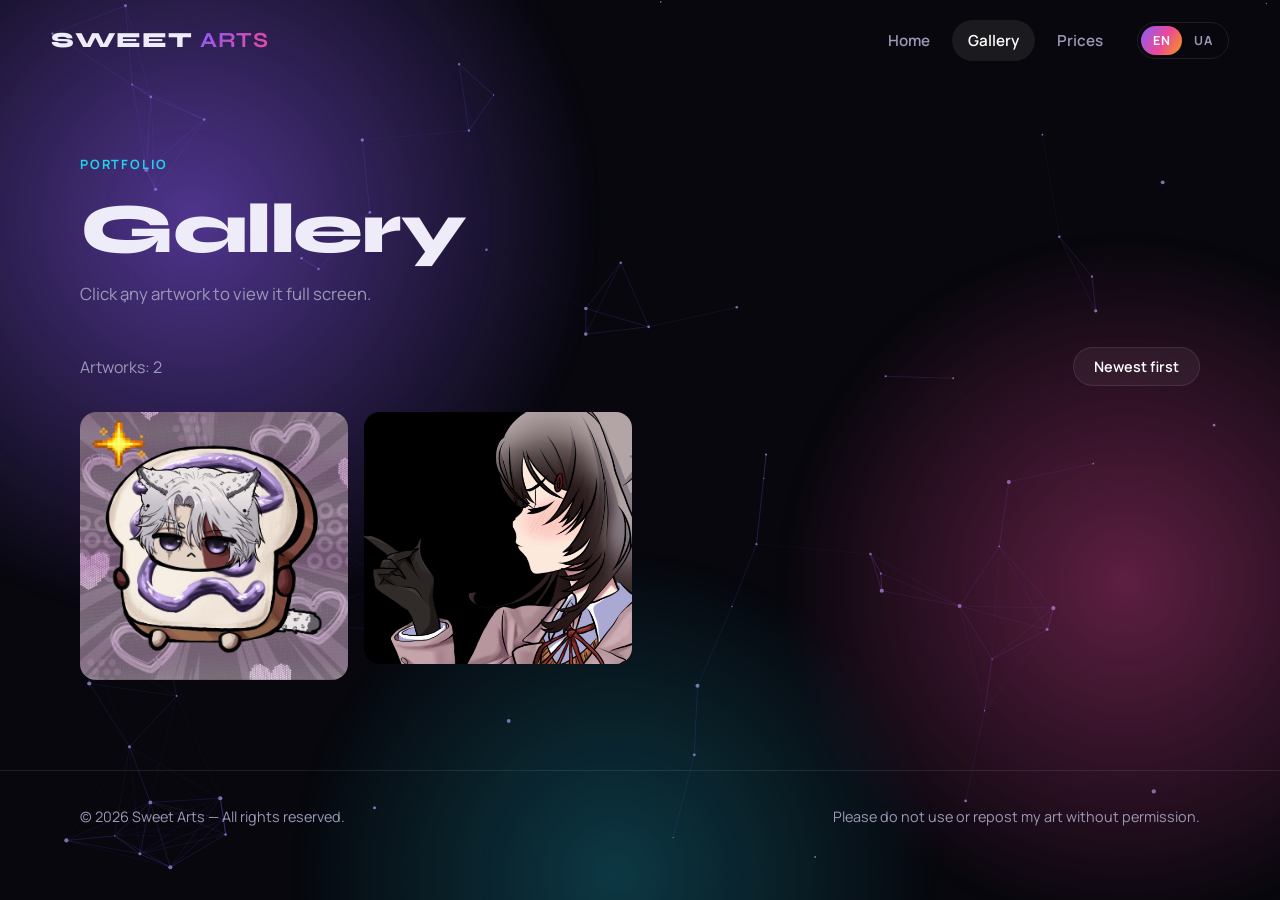
==== gallery.html @ 7200458a "Add files via upload" ====
<!DOCTYPE html>
<html lang="en">
<head>
<meta charset="utf-8">
<meta name="viewport" content="width=device-width,initial-scale=1">
<title>Gallery — Sweet Arts</title>
<meta name="theme-color" content="#07070d">
<link rel="icon" href="favicon.svg" type="image/svg+xml">
<link rel="preconnect" href="https://fonts.googleapis.com">
<link rel="preconnect" href="https://fonts.gstatic.com" crossorigin>
<link href="https://fonts.googleapis.com/css2?family=Manrope:wght@400;600;700&family=Syne:wght@700;800&display=swap" rel="stylesheet">
<link rel="stylesheet" href="css/style.css">
</head>
<body data-page="gallery">
<canvas id="bg"></canvas>
<div class="blobs"><i></i><i></i><i></i></div>
<div class="cursor" aria-hidden="true"></div>

<header class="nav" id="nav">
  <a class="logo" href="index.html">SWEET <b>ARTS</b></a>
  <nav class="menu" id="menu">
    <a href="index.html" data-nav="home" data-i18n="nav.home">Home</a>
    <a href="gallery.html" data-nav="gallery" data-i18n="nav.gallery">Gallery</a>
    <a href="prices.html" data-nav="prices" data-i18n="nav.prices">Prices</a>
    <div class="lang" role="group" aria-label="Language"><button data-lang="en">EN</button><button data-lang="uk">UA</button></div>
  </nav>
  <button class="burger" id="burger" aria-label="Menu"><span></span><span></span></button>
</header>

<main class="wrap">
  <div class="page-head">
    <span class="kicker" data-i18n="gal.kicker">Portfolio</span>
    <h1 style="font-size:clamp(2.4rem,6vw,4.4rem)" data-i18n="gal.title">Gallery</h1>
    <p data-i18n="gal.sub">Click any artwork to view it full screen.</p>
  </div>
  <div class="toolbar">
    <span class="muted" id="count"></span>
    <button class="pill" id="sort" type="button"></button>
  </div>
  <div id="status"></div>
  <div class="grid" id="grid"></div>
</main>

<div class="lb" id="lb" aria-hidden="true" role="dialog" aria-modal="true">
  <button class="lb-btn lb-close" data-act="close" data-i18n-title="gal.close">✕</button>
  <button class="lb-btn lb-fs" data-act="fs" data-i18n-title="gal.fs">⛶</button>
  <button class="lb-btn lb-prev" data-act="prev" data-i18n-title="gal.prev">‹</button>
  <button class="lb-btn lb-next" data-act="next" data-i18n-title="gal.next">›</button>
  <figure class="lb-fig">
    <img id="lbImg" alt="" draggable="false">
    <figcaption><span id="lbCap"></span><em id="lbNum"></em></figcaption>
  </figure>
</div>

<footer>
  <div class="wrap">
    <span>© <span data-year></span> Sweet Arts — <span data-i18n="foot.rights">All rights reserved.</span></span>
    <span data-i18n="foot.note"></span>
  </div>
</footer>

<script src="js/i18n.js"></script>
<script src="js/config.js"></script>
<script src="js/main.js"></script>
<script src="js/gallery.js"></script>
</body>
</html>
---- css/style.css ----
:root{
  --bg:#07070d;--bg2:#0e0e1a;--text:#eeecf8;--muted:#9c99b8;--line:rgba(255,255,255,.09);
  --a1:#8b5cf6;--a2:#ec4899;--a3:#22d3ee;--amber:#f59e0b;
  --grad:linear-gradient(120deg,var(--a1),var(--a2) 55%,var(--amber));
  --r:22px;--ff:'Manrope',system-ui,-apple-system,'Segoe UI',sans-serif;--fd:'Syne','Manrope',system-ui,sans-serif;
  --ease:cubic-bezier(.2,.7,.2,1);
}
*{box-sizing:border-box;margin:0;padding:0}
html{scroll-behavior:smooth;-webkit-text-size-adjust:100%;text-size-adjust:100%}
body{-webkit-tap-highlight-color:transparent}
body{background:var(--bg);color:var(--text);font-family:var(--ff);line-height:1.65;overflow-x:hidden;min-height:100vh;animation:pageIn .7s backwards}
body.leaving{opacity:0;transition:opacity .35s}
@keyframes pageIn{from{opacity:0}}
a{color:inherit}
img{max-width:100%}
.muted{color:var(--muted)}
.wrap{max-width:1200px;margin:0 auto;padding:0 clamp(18px,4vw,40px)}
::selection{background:var(--a2);color:#fff}
::-webkit-scrollbar{width:10px}::-webkit-scrollbar-track{background:var(--bg)}::-webkit-scrollbar-thumb{background:#2a2545;border-radius:10px}

/* background layers */
#bg{position:fixed;inset:0;width:100%;height:100%;z-index:-2;pointer-events:none}
.blobs{position:fixed;inset:0;z-index:-1;overflow:hidden;pointer-events:none;opacity:.55}
.blobs i{position:absolute;border-radius:50%;background:radial-gradient(circle,var(--c) 0%,transparent 65%);animation:drift 22s ease-in-out infinite alternate;will-change:transform}
.blobs i:nth-child(1){--c:var(--a1);width:70vw;height:70vw;left:-20vw;top:-18vw}
.blobs i:nth-child(2){--c:var(--a2);width:60vw;height:60vw;right:-18vw;top:22vh;animation-duration:28s;opacity:.7}
.blobs i:nth-child(3){--c:var(--a3);width:56vw;height:56vw;left:20vw;bottom:-26vw;animation-duration:32s;opacity:.45}
@keyframes drift{to{transform:translate(8vw,6vh) scale(1.15)}}

/* cursor */
.cursor{position:fixed;left:0;top:0;width:36px;height:36px;margin:-18px 0 0 -18px;border:1.5px solid rgba(255,255,255,.7);border-radius:50%;pointer-events:none;z-index:9999;mix-blend-mode:difference;opacity:0;transition:opacity .3s,width .25s,height .25s,margin .25s,background .25s}
.cursor.on{opacity:1}
.cursor.big{width:72px;height:72px;margin:-36px 0 0 -36px;background:rgba(255,255,255,.9)}

/* nav */
.nav{position:fixed;inset:0 0 auto 0;z-index:100;display:flex;align-items:center;justify-content:space-between;padding:20px clamp(18px,4vw,56px);transition:background .35s,padding .35s,border-color .35s;border-bottom:1px solid transparent}
.nav::before{content:'';position:absolute;inset:0;z-index:-1;background:rgba(7,7,13,.78);backdrop-filter:blur(14px);-webkit-backdrop-filter:blur(14px);border-bottom:1px solid var(--line);opacity:0;transition:opacity .35s}
.nav.scrolled{padding-block:12px}
.nav.scrolled::before{opacity:1}
.logo{font-family:var(--fd);font-weight:800;font-size:1.35rem;letter-spacing:.03em;text-decoration:none}
.logo b{background:var(--grad);background-size:200% 100%;-webkit-background-clip:text;background-clip:text;color:transparent;animation:shine 5s linear infinite}
@keyframes shine{to{background-position:200% 0}}
.menu{display:flex;align-items:center;gap:6px}
.menu>a{color:var(--muted);text-decoration:none;padding:8px 16px;border-radius:99px;font-weight:600;font-size:.95rem;transition:.25s}
.menu>a:hover,.menu>a.active{color:#fff;background:rgba(255,255,255,.08)}
.lang{display:flex;border:1px solid var(--line);border-radius:99px;padding:3px;margin-left:12px}
.lang button{background:none;border:0;color:var(--muted);font:700 .78rem var(--ff);letter-spacing:.06em;padding:6px 12px;border-radius:99px;cursor:pointer;transition:.25s}
.lang button.active{background:var(--grad);color:#fff}
.burger{display:none;background:none;border:0;width:42px;height:42px;cursor:pointer;position:relative}
.burger span{position:absolute;left:10px;right:10px;height:2px;background:#fff;border-radius:2px;transition:.3s}
.burger span:first-child{top:16px}.burger span:last-child{top:25px}
.menu-open .burger span:first-child{top:20px;transform:rotate(45deg)}
.menu-open .burger span:last-child{top:20px;transform:rotate(-45deg)}

/* buttons */
.btn{display:inline-flex;align-items:center;gap:10px;padding:14px 28px;border-radius:99px;font:700 .98rem var(--ff);text-decoration:none;border:1px solid transparent;cursor:pointer;position:relative;overflow:hidden;transition:transform .25s var(--ease),box-shadow .3s}
.btn.primary{background:var(--grad);color:#fff;box-shadow:0 10px 40px -10px rgba(236,72,153,.7)}
.btn.primary::after{content:'';position:absolute;top:0;left:-80%;width:50%;height:100%;background:linear-gradient(100deg,transparent,rgba(255,255,255,.45),transparent);transform:skewX(-20deg);transition:left .7s}
.btn.primary:hover::after{left:140%}
.btn.ghost{border-color:rgba(255,255,255,.22);color:#fff;background:rgba(255,255,255,.03)}
.btn.ghost:hover{background:rgba(255,255,255,.1)}
.btn:hover{transform:translateY(-3px)}

/* hero */
.hero{min-height:100vh;display:grid;grid-template-columns:1.1fr .9fr;gap:40px;align-items:center;padding-top:110px;padding-bottom:50px}
.kicker{display:inline-block;font-size:.8rem;font-weight:700;letter-spacing:.14em;text-transform:uppercase;color:var(--a3);margin-bottom:18px}
h1{font-family:var(--fd);font-weight:800;font-size:clamp(2.3rem,5.2vw,4.6rem);line-height:1.03;letter-spacing:-.02em}
.line{display:block;overflow:hidden;padding-bottom:.08em}
.line>span{display:block;animation:up 1s var(--ease) backwards}
.line:nth-child(2)>span{animation-delay:.15s;background:var(--grad);background-size:200% 100%;-webkit-background-clip:text;background-clip:text;color:transparent;animation:up 1s .15s var(--ease) backwards,shine 6s linear infinite}
@keyframes up{from{transform:translateY(110%)}}
.hero p.lead{max-width:540px;margin:26px 0 34px;color:var(--muted);font-size:1.1rem;animation:fade 1s .4s backwards}
.hero .actions{display:flex;flex-wrap:wrap;gap:14px;animation:fade 1s .55s backwards}
@keyframes fade{from{opacity:0;transform:translateY(16px)}}
.hero-art{position:relative;height:clamp(380px,46vw,560px)}
.fr{position:absolute;transform:translate(var(--px,0),var(--py,0));transition:transform .3s ease-out}
.fr-in{width:100%;height:100%;border-radius:20px;overflow:hidden;position:relative;transform:rotate(var(--r));animation:float 7s ease-in-out infinite;box-shadow:0 30px 80px -20px rgba(0,0,0,.7),0 0 0 1px rgba(255,255,255,.12)}
.fr-in img{position:absolute;inset:0;width:100%;height:100%;object-fit:cover;opacity:0;transition:opacity .8s}
.fr-in img.show{opacity:1}
@keyframes float{0%,100%{transform:rotate(var(--r))}50%{transform:rotate(var(--r)) translateY(-16px)}}
.fa{--r:-6deg;left:4%;top:2%;width:56%;aspect-ratio:3/4;z-index:2}
.fb{--r:7deg;right:0;top:20%;width:46%;aspect-ratio:4/5;z-index:3}.fb .fr-in{animation-delay:-2s}
.fc{--r:-3deg;left:22%;bottom:0;width:38%;aspect-ratio:1;z-index:4}.fc .fr-in{animation-delay:-4s}
.g1{background:linear-gradient(135deg,#8b5cf6,#ec4899)}.g2{background:linear-gradient(135deg,#22d3ee,#6366f1)}.g3{background:linear-gradient(135deg,#f59e0b,#ef4444)}
.ring{position:absolute;inset:8% 6%;border-radius:50%;border:1px dashed rgba(255,255,255,.18);animation:spin 40s linear infinite;z-index:0}
.ring::after{content:'';position:absolute;top:-6px;left:50%;width:12px;height:12px;border-radius:50%;background:var(--a3);box-shadow:0 0 20px var(--a3)}
@keyframes spin{to{transform:rotate(360deg)}}

/* marquee */
.marquee{overflow:hidden;border-block:1px solid var(--line);padding:20px 0;background:rgba(255,255,255,.02)}
.track{display:flex;width:max-content;animation:slide 34s linear infinite}
.track span{font-family:var(--fd);font-weight:800;font-size:clamp(1.6rem,3.6vw,2.8rem);text-transform:uppercase;white-space:nowrap;padding-right:44px;color:transparent;-webkit-text-stroke:1px rgba(255,255,255,.4)}
.track span::after{content:'✦';margin-left:44px;color:var(--a2);-webkit-text-stroke:0}
.marquee:hover .track{animation-play-state:paused}
@keyframes slide{to{transform:translateX(-50%)}}

/* sections */
section{padding:100px 0}
.sec-head{margin-bottom:46px}
h2{font-family:var(--fd);font-weight:800;font-size:clamp(2rem,4.4vw,3.4rem);line-height:1.1;letter-spacing:-.01em}
.reveal{opacity:0;transform:translateY(30px);transition:opacity .9s var(--ease),transform .9s var(--ease)}
.reveal.in{opacity:1;transform:none}
.stagger>*{opacity:0}
.stagger.in>*{opacity:1;animation:rise .8s var(--ease) backwards;animation-delay:calc(var(--i,0)*90ms)}
@keyframes rise{from{opacity:0;transform:translateY(34px)}}

.grid-4{display:grid;grid-template-columns:repeat(auto-fit,minmax(240px,1fr));gap:20px}
.grid-3{display:grid;grid-template-columns:repeat(auto-fit,minmax(260px,1fr));gap:20px}
.card{position:relative;overflow:hidden;background:rgba(255,255,255,.035);border:1px solid var(--line);border-radius:var(--r);padding:30px;transition:transform .2s ease-out,border-color .3s;will-change:transform}
.card::before{content:'';position:absolute;inset:0;background:radial-gradient(420px circle at var(--mx,50%) var(--my,0%),rgba(139,92,246,.22),transparent 60%);opacity:0;transition:opacity .3s;pointer-events:none}
.card:hover{border-color:rgba(139,92,246,.5)}
.card:hover::before{opacity:1}
.card .ico{width:50px;height:50px;border-radius:14px;display:grid;place-items:center;font-size:1.5rem;background:var(--grad);margin-bottom:20px;box-shadow:0 12px 30px -10px rgba(236,72,153,.6)}
.card h3{font-family:var(--fd);font-size:1.25rem;margin-bottom:8px}
.card p{color:var(--muted);font-size:.98rem}
.step .num{font-family:var(--fd);font-size:3.4rem;font-weight:800;line-height:1;background:var(--grad);-webkit-background-clip:text;background-clip:text;color:transparent;margin-bottom:10px}

.stats{display:grid;grid-template-columns:repeat(3,1fr);gap:20px;text-align:center}
.stat b{display:block;font-family:var(--fd);font-weight:800;font-size:clamp(2.4rem,6vw,4.6rem);line-height:1.1;background:var(--grad);-webkit-background-clip:text;background-clip:text;color:transparent}
.stat span{color:var(--muted);font-weight:600}

.latest-grid{display:grid;grid-template-columns:repeat(auto-fill,minmax(250px,1fr));gap:16px}
.card.art{padding:0;aspect-ratio:4/5;display:block}
.card.art img{width:100%;height:100%;object-fit:cover;display:block;transition:transform .8s var(--ease)}
.card.art:hover img{transform:scale(1.08)}
.head-row{display:flex;justify-content:space-between;align-items:end;gap:20px;flex-wrap:wrap}
.link-arrow{font-weight:700;text-decoration:none;color:var(--a3);transition:.25s}
.link-arrow:hover{letter-spacing:.03em}

.cta{text-align:center;border-radius:34px;padding:clamp(40px,7vw,80px) 24px;background:linear-gradient(135deg,rgba(139,92,246,.25),rgba(236,72,153,.2));border:1px solid var(--line);position:relative;overflow:hidden}
.cta p{color:var(--muted);max-width:520px;margin:14px auto 30px}
.socials{display:flex;gap:12px;justify-content:center;flex-wrap:wrap;margin-top:28px}
.socials a{color:var(--muted);text-decoration:none;font-weight:600;border:1px solid var(--line);padding:8px 18px;border-radius:99px;transition:.25s}
.socials a:hover{color:#fff;border-color:var(--a2);background:rgba(236,72,153,.12)}

footer{border-top:1px solid var(--line);padding:34px 0;color:var(--muted);font-size:.9rem}
footer .wrap{display:flex;justify-content:space-between;gap:16px;flex-wrap:wrap}

/* page header (gallery / prices) */
.page-head{padding:150px 0 40px}
.page-head p{color:var(--muted);max-width:620px;margin-top:14px;font-size:1.05rem}
.toolbar{display:flex;justify-content:space-between;align-items:center;gap:16px;margin-bottom:26px;flex-wrap:wrap}
.pill{background:rgba(255,255,255,.05);border:1px solid var(--line);color:#fff;border-radius:99px;padding:9px 20px;font:600 .9rem var(--ff);cursor:pointer;transition:.25s}
.pill:hover{border-color:var(--a1);background:rgba(139,92,246,.18)}
#status{text-align:center;color:var(--muted);padding:60px 0}
#status:empty{display:none}

/* gallery grid */
.grid{columns:4 250px;column-gap:16px;padding-bottom:90px}
.thumb{display:block;width:100%;margin:0 0 16px;padding:0;border:0;background:var(--bg2);border-radius:16px;overflow:hidden;position:relative;cursor:zoom-in;break-inside:avoid;min-height:150px;opacity:0;transform:translateY(26px) scale(.98);transition:opacity .7s var(--ease),transform .7s var(--ease),box-shadow .4s;transition-delay:calc(var(--i,0)*45ms)}
.thumb.ready{opacity:1;transform:none}
.thumb img{display:block;width:100%;height:auto;transition:transform .9s var(--ease),filter .5s}
.thumb::after{content:'';position:absolute;inset:0;background:linear-gradient(to top,rgba(0,0,0,.7),transparent 55%);opacity:0;transition:opacity .4s}
.thumb:hover{box-shadow:0 0 0 1px rgba(168,85,247,.7),0 24px 60px -24px rgba(139,92,246,.8)}
.thumb:hover img{transform:scale(1.07);filter:saturate(1.2)}
.thumb:hover::after{opacity:1}
.thumb .cap{position:absolute;left:16px;bottom:14px;z-index:2;font-weight:700;text-transform:capitalize;color:#fff;opacity:0;transform:translateY(10px);transition:.4s var(--ease);text-align:left;pointer-events:none}
.thumb:hover .cap{opacity:1;transform:none}

/* lightbox */
.lb{position:fixed;inset:0;z-index:1000;background:rgba(3,3,8,.95);backdrop-filter:blur(12px);-webkit-backdrop-filter:blur(12px);opacity:0;visibility:hidden;transition:opacity .35s,visibility .35s;touch-action:pan-y}
.lb.open{opacity:1;visibility:visible}
.lb-fig{position:absolute;inset:0;display:flex;align-items:center;justify-content:center;padding:56px clamp(10px,6vw,96px) 64px}
.lb img{max-width:100%;max-height:100%;object-fit:contain;border-radius:8px;box-shadow:0 40px 120px -20px rgba(0,0,0,.9);opacity:0;transform:scale(.93);transition:opacity .45s,transform .55s var(--ease);user-select:none;-webkit-user-drag:none}
.lb img.in{opacity:1;transform:none}
.lb figcaption{position:absolute;bottom:18px;left:0;right:0;display:flex;justify-content:center;gap:14px;align-items:baseline;color:var(--muted);font-size:.95rem;pointer-events:none}
.lb figcaption span{color:#fff;font-weight:700;text-transform:capitalize}
.lb figcaption em{font-style:normal}
.lb-btn{position:absolute;z-index:3;width:50px;height:50px;border-radius:50%;border:1px solid var(--line);background:rgba(255,255,255,.08);color:#fff;font-size:1.5rem;cursor:pointer;display:grid;place-items:center;transition:.25s;line-height:1}
.lb-btn:hover{background:var(--a2);transform:scale(1.1)}
.lb-close{top:16px;right:16px}.lb-fs{top:16px;right:76px;font-size:1.2rem}
.lb-prev{left:16px;top:50%;margin-top:-25px}.lb-next{right:16px;top:50%;margin-top:-25px}

/* prices */
.price-grid{display:grid;grid-template-columns:repeat(auto-fit,minmax(240px,1fr));gap:20px;align-items:stretch}
.price-card{display:flex;flex-direction:column}
.price-card.featured{border-color:rgba(236,72,153,.6);background:linear-gradient(160deg,rgba(139,92,246,.18),rgba(236,72,153,.12))}
.badge{position:absolute;top:18px;right:-34px;transform:rotate(40deg);background:var(--grad);color:#fff;font-size:.7rem;font-weight:800;letter-spacing:.08em;text-transform:uppercase;padding:5px 40px}
.price-card h3{font-family:var(--fd);font-size:1.5rem}
.amount{font-family:var(--fd);font-weight:800;font-size:2.8rem;margin:14px 0 6px;line-height:1}
.amount small{font:600 .85rem var(--ff);color:var(--muted);margin-right:6px}
.price-card ul{list-style:none;margin:20px 0 26px;display:grid;gap:10px;flex:1}
.price-card li{color:var(--muted);padding-left:28px;position:relative}
.price-card li::before{content:'✓';position:absolute;left:0;color:var(--a3);font-weight:800}
.price-card .btn{justify-content:center}
.two-col{display:grid;grid-template-columns:1fr 1fr;gap:20px;margin-top:20px}
.rows{list-style:none;margin-top:14px}
.rows li{display:flex;justify-content:space-between;gap:16px;padding:13px 0;border-bottom:1px solid var(--line);color:var(--muted)}
.rows li:last-child{border:0}
.rows b{color:#fff}
.dots{list-style:none;margin-top:14px;display:grid;gap:12px;color:var(--muted)}
.dots li{padding-left:26px;position:relative}
.dots li::before{content:'✦';position:absolute;left:0;color:var(--a2)}

/* responsive */
@media(max-width:900px){
  .hero{grid-template-columns:1fr;padding-top:120px;min-height:auto}
  .hero-art{height:420px;max-width:520px;width:100%;margin:0 auto}
  .two-col{grid-template-columns:1fr}
  .burger{display:block;z-index:120}
  .menu{position:fixed;inset:0;background:rgba(7,7,13,.97);flex-direction:column;justify-content:center;gap:10px;opacity:0;visibility:hidden;transition:.35s}
  .menu>a{font-size:1.5rem;font-family:var(--fd)}
  .lang{margin:20px 0 0}
  .menu-open .menu{opacity:1;visibility:visible}
  section{padding:70px 0}
  .stats{gap:8px}
  .lb-prev,.lb-next{top:auto;bottom:70px;margin:0}
  .lb-prev{left:24px}.lb-next{right:24px}
  .lb-fig{padding:70px 8px 130px}
}
@media(prefers-reduced-motion:reduce){*,*::before,*::after{animation:none!important;transition-duration:.01s!important}.reveal,.stagger>*{opacity:1;transform:none}}

/* ===== mobile polish ===== */
body.menu-open{overflow:hidden}
@media(hover:none){
  .thumb:hover img,.card.art:hover img{transform:none;filter:none}
  .thumb:hover::after{opacity:0}
  .thumb:hover{box-shadow:none}
  .btn:hover{transform:none}
}
@media(max-width:600px){
  .nav{padding:14px 18px}
  .logo{font-size:1.15rem}
  .hero{padding-top:96px;gap:18px;padding-bottom:30px}
  .hero p.lead{font-size:1rem;margin:18px 0 24px}
  .hero .actions{gap:10px}
  .hero .actions .btn{flex:1 1 100%;justify-content:center}
  .hero-art{height:340px}
  .kicker{font-size:.7rem;letter-spacing:.1em}
  .btn{padding:13px 22px}
  .marquee{padding:14px 0}
  section{padding:54px 0}
  h2{font-size:1.9rem}
  .sec-head{margin-bottom:28px}
  .card{padding:22px}
  .grid-4,.grid-3{gap:14px}
  .stat b{font-size:2.1rem}.stat span{font-size:.8rem;display:block;line-height:1.3;margin-top:4px}
  .latest-grid{grid-template-columns:repeat(2,1fr);gap:10px}
  .cta{border-radius:24px}
  footer .wrap{flex-direction:column;text-align:center}
  .page-head{padding:104px 0 20px}
  .page-head p{font-size:.98rem}
  /* gallery: 2 columns */
  .grid{columns:2;column-gap:10px;padding-bottom:60px}
  .thumb{margin-bottom:10px;border-radius:12px;min-height:90px}
  .thumb .cap{display:none}
  .toolbar{margin-bottom:16px}
  /* lightbox */
  .lb-btn{width:44px;height:44px;font-size:1.3rem}
  .lb-close{top:12px;right:12px}.lb-fs{top:12px;right:64px}
  .lb-prev{left:16px;bottom:64px}.lb-next{right:16px;bottom:64px}
  .lb-fig{padding:64px 6px 130px}
  .lb figcaption{bottom:22px;font-size:.85rem}
  /* prices */
  .amount{font-size:2.3rem}
  .rows li{font-size:.95rem}
}
main{overflow-x:clip}
@media(max-width:900px){
  .menu{background:#07070d}
  .logo{position:relative;z-index:120}
}
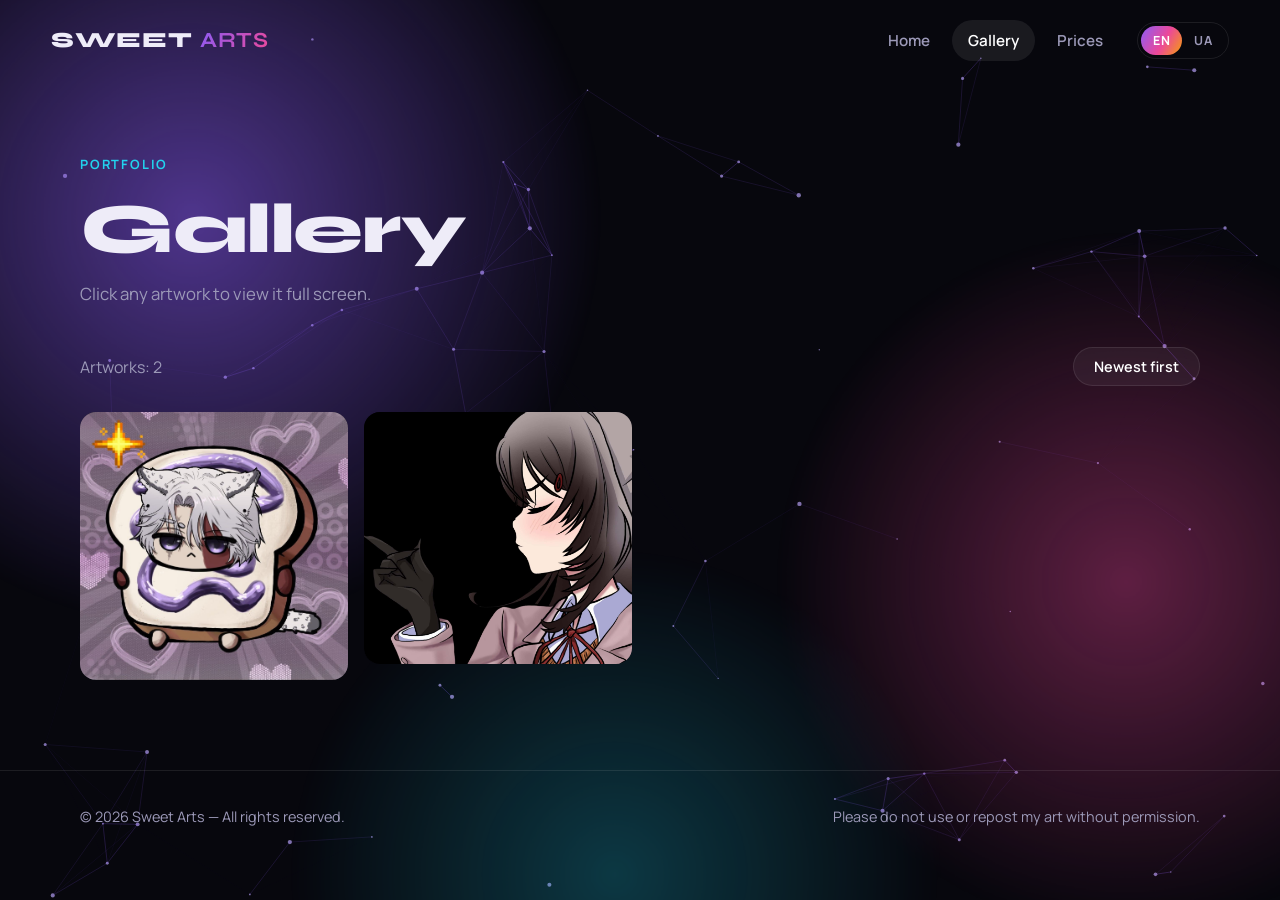
==== commit 51e076a9: "Add files via upload" ====
--- a/gallery.html
+++ b/gallery.html
@@ -5,6 +5,27 @@
 <meta name="viewport" content="width=device-width,initial-scale=1">
 <title>Gallery — Sweet Arts</title>
 <meta name="theme-color" content="#07070d">
+<meta name="description" content="Gallery of Sweet Arts: digital illustrations, characters, concept art and stickers. Click any artwork to view it in full screen.">
+<meta name="robots" content="index,follow,max-image-preview:large">
+<link rel="canonical" href="https://YOUR-USERNAME.github.io/YOUR-REPO/gallery.html">
+<meta name="author" content="Sweet Arts">
+<meta property="og:type" content="website">
+<meta property="og:site_name" content="Sweet Arts">
+<meta property="og:title" content="Gallery — Sweet Arts">
+<meta property="og:description" content="Gallery of Sweet Arts: digital illustrations, characters, concept art and stickers. Click any artwork to view it in full screen.">
+<meta property="og:url" content="https://YOUR-USERNAME.github.io/YOUR-REPO/gallery.html">
+<meta property="og:image" content="https://YOUR-USERNAME.github.io/YOUR-REPO/og-image.png">
+<meta property="og:image:width" content="1200">
+<meta property="og:image:height" content="630">
+<meta property="og:image:alt" content="Sweet Arts — digital art portfolio">
+<meta property="og:locale" content="en_US">
+<meta property="og:locale:alternate" content="uk_UA">
+<meta name="twitter:card" content="summary_large_image">
+<meta name="twitter:title" content="Gallery — Sweet Arts">
+<meta name="twitter:description" content="Gallery of Sweet Arts: digital illustrations, characters, concept art and stickers. Click any artwork to view it in full screen.">
+<meta name="twitter:image" content="https://YOUR-USERNAME.github.io/YOUR-REPO/og-image.png">
+<link rel="apple-touch-icon" href="apple-touch-icon.png">
+<script type="application/ld+json">{"@context": "https://schema.org", "@type": "ImageGallery", "name": "Sweet Arts — Gallery", "url": "https://YOUR-USERNAME.github.io/YOUR-REPO/gallery.html", "description": "Gallery of Sweet Arts: digital illustrations, characters, concept art and stickers. Click any artwork to view it in full screen.", "isPartOf": {"@id": "https://YOUR-USERNAME.github.io/YOUR-REPO/#website"}}</script>
 <link rel="icon" href="favicon.svg" type="image/svg+xml">
 <link rel="preconnect" href="https://fonts.googleapis.com">
 <link rel="preconnect" href="https://fonts.gstatic.com" crossorigin>
@@ -38,6 +59,7 @@
     <button class="pill" id="sort" type="button"></button>
   </div>
   <div id="status"></div>
+  <noscript><p class="muted" style="text-align:center;padding:40px 0">Please enable JavaScript to view the gallery.</p></noscript>
   <div class="grid" id="grid"></div>
 </main>
 
@@ -55,7 +77,7 @@
 <footer>
   <div class="wrap">
     <span>© <span data-year></span> Sweet Arts — <span data-i18n="foot.rights">All rights reserved.</span></span>
-    <span data-i18n="foot.note"></span>
+    <span data-i18n="foot.note">Please do not use or repost my art without permission.</span>
   </div>
 </footer>
 
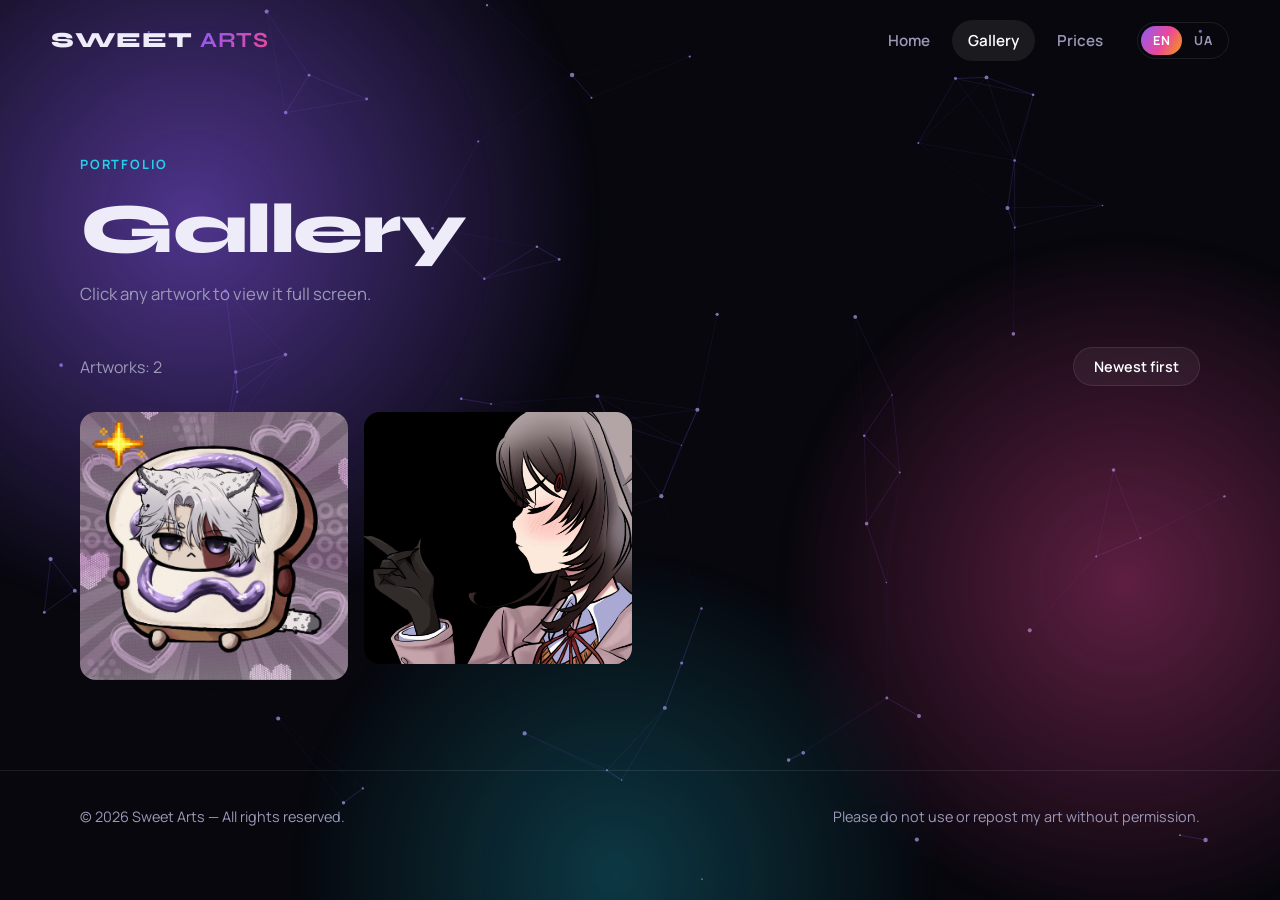
==== commit 6c37b1bd: "Add files via upload" ====
--- a/gallery.html
+++ b/gallery.html
@@ -7,14 +7,14 @@
 <meta name="theme-color" content="#07070d">
 <meta name="description" content="Gallery of Sweet Arts: digital illustrations, characters, concept art and stickers. Click any artwork to view it in full screen.">
 <meta name="robots" content="index,follow,max-image-preview:large">
-<link rel="canonical" href="https://YOUR-USERNAME.github.io/YOUR-REPO/gallery.html">
+<link rel="canonical" href="https://aurum-x01.github.io/sweet_arts/gallery.html">
 <meta name="author" content="Sweet Arts">
 <meta property="og:type" content="website">
 <meta property="og:site_name" content="Sweet Arts">
 <meta property="og:title" content="Gallery — Sweet Arts">
 <meta property="og:description" content="Gallery of Sweet Arts: digital illustrations, characters, concept art and stickers. Click any artwork to view it in full screen.">
-<meta property="og:url" content="https://YOUR-USERNAME.github.io/YOUR-REPO/gallery.html">
-<meta property="og:image" content="https://YOUR-USERNAME.github.io/YOUR-REPO/og-image.png">
+<meta property="og:url" content="https://aurum-x01.github.io/sweet_arts/gallery.html">
+<meta property="og:image" content="https://aurum-x01.github.io/sweet_arts/og-image.png">
 <meta property="og:image:width" content="1200">
 <meta property="og:image:height" content="630">
 <meta property="og:image:alt" content="Sweet Arts — digital art portfolio">
@@ -23,9 +23,9 @@
 <meta name="twitter:card" content="summary_large_image">
 <meta name="twitter:title" content="Gallery — Sweet Arts">
 <meta name="twitter:description" content="Gallery of Sweet Arts: digital illustrations, characters, concept art and stickers. Click any artwork to view it in full screen.">
-<meta name="twitter:image" content="https://YOUR-USERNAME.github.io/YOUR-REPO/og-image.png">
+<meta name="twitter:image" content="https://aurum-x01.github.io/sweet_arts/og-image.png">
 <link rel="apple-touch-icon" href="apple-touch-icon.png">
-<script type="application/ld+json">{"@context": "https://schema.org", "@type": "ImageGallery", "name": "Sweet Arts — Gallery", "url": "https://YOUR-USERNAME.github.io/YOUR-REPO/gallery.html", "description": "Gallery of Sweet Arts: digital illustrations, characters, concept art and stickers. Click any artwork to view it in full screen.", "isPartOf": {"@id": "https://YOUR-USERNAME.github.io/YOUR-REPO/#website"}}</script>
+<script type="application/ld+json">{"@context": "https://schema.org", "@type": "ImageGallery", "name": "Sweet Arts — Gallery", "url": "https://aurum-x01.github.io/sweet_arts/gallery.html", "description": "Gallery of Sweet Arts: digital illustrations, characters, concept art and stickers. Click any artwork to view it in full screen.", "isPartOf": {"@id": "https://aurum-x01.github.io/sweet_arts/#website"}}</script>
 <link rel="icon" href="favicon.svg" type="image/svg+xml">
 <link rel="preconnect" href="https://fonts.googleapis.com">
 <link rel="preconnect" href="https://fonts.gstatic.com" crossorigin>
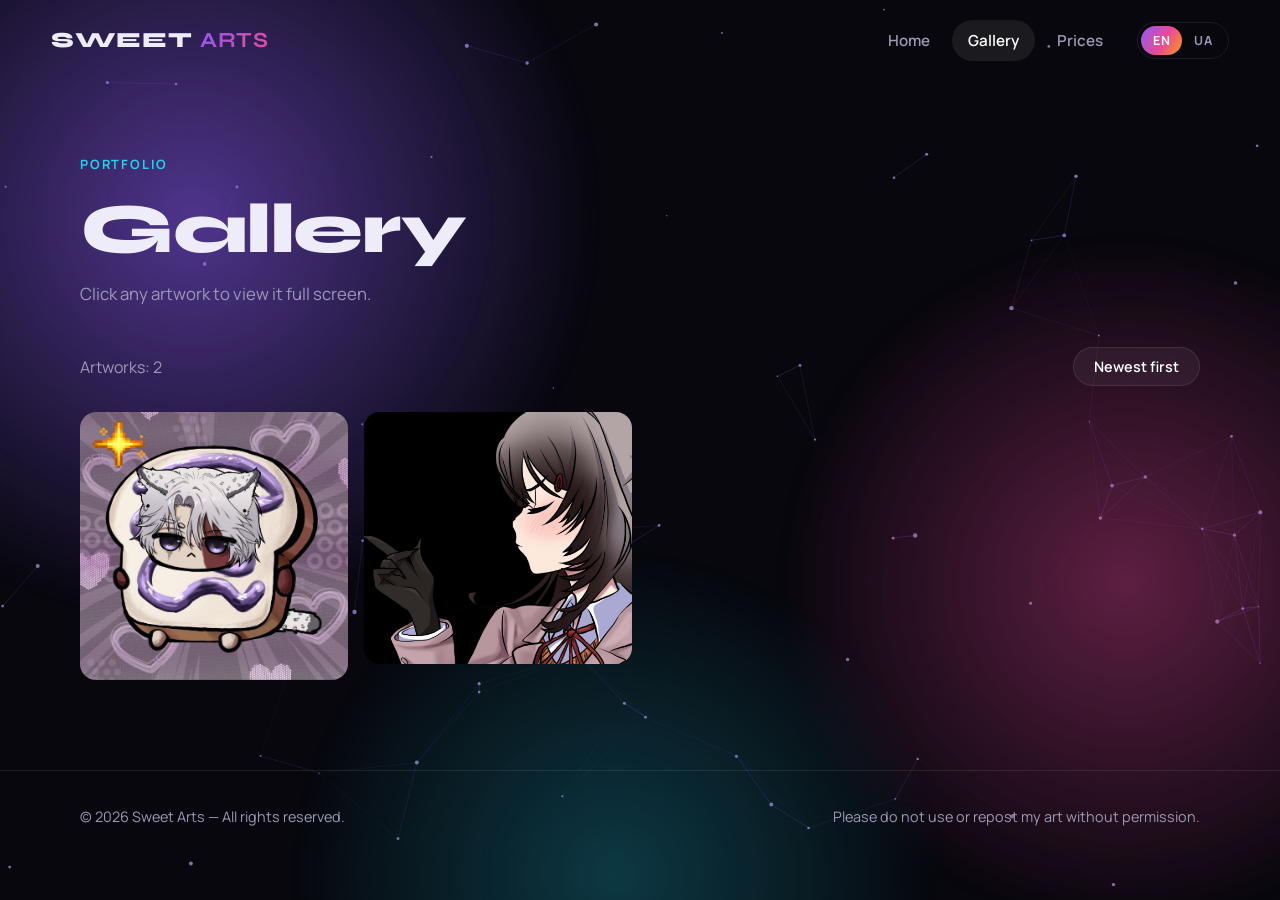
==== commit c5c344d8: "Change favicon from SVG to PNG format" ====
--- a/gallery.html
+++ b/gallery.html
@@ -26,7 +26,7 @@
 <meta name="twitter:image" content="https://aurum-x01.github.io/sweet_arts/og-image.png">
 <link rel="apple-touch-icon" href="apple-touch-icon.png">
 <script type="application/ld+json">{"@context": "https://schema.org", "@type": "ImageGallery", "name": "Sweet Arts — Gallery", "url": "https://aurum-x01.github.io/sweet_arts/gallery.html", "description": "Gallery of Sweet Arts: digital illustrations, characters, concept art and stickers. Click any artwork to view it in full screen.", "isPartOf": {"@id": "https://aurum-x01.github.io/sweet_arts/#website"}}</script>
-<link rel="icon" href="favicon.svg" type="image/svg+xml">
+<link rel="icon" href="favicon.png" type="image/svg+xml">
 <link rel="preconnect" href="https://fonts.googleapis.com">
 <link rel="preconnect" href="https://fonts.gstatic.com" crossorigin>
 <link href="https://fonts.googleapis.com/css2?family=Manrope:wght@400;600;700&family=Syne:wght@700;800&display=swap" rel="stylesheet">
